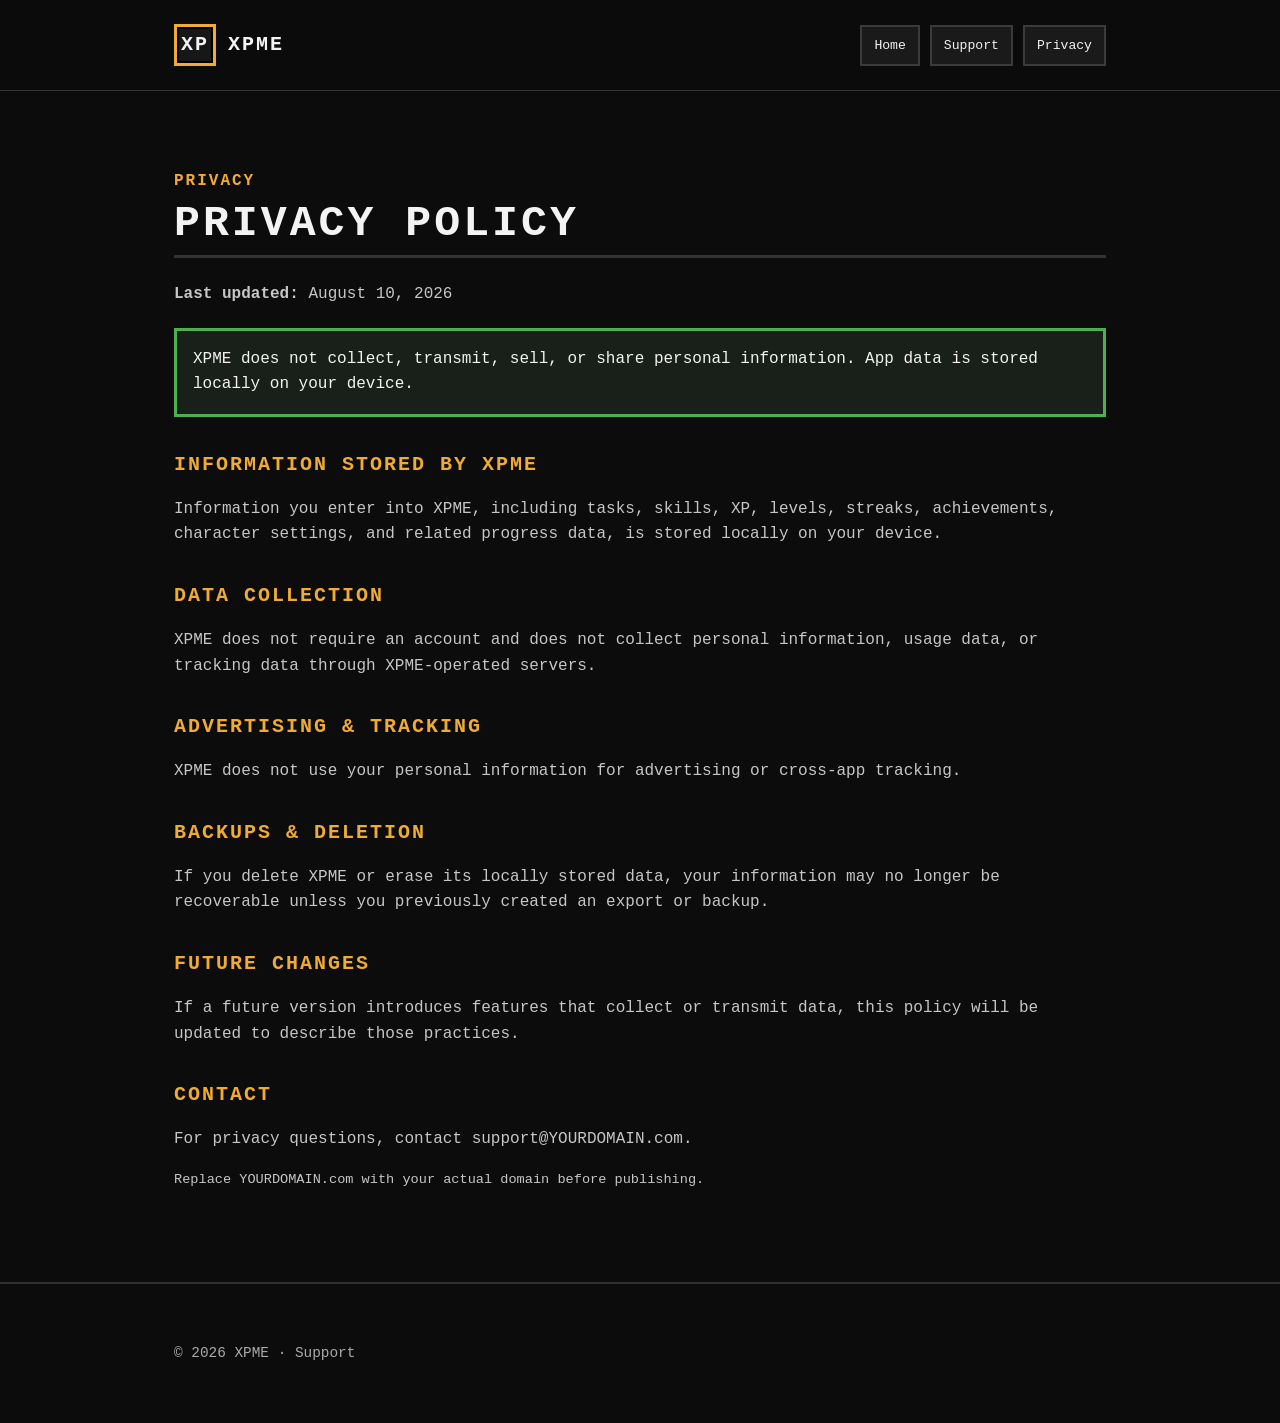
==== privacy.html @ de09ed0f "Add files via upload" ====
<!doctype html>
<html lang="en">
<head>
<meta charset="utf-8">
<meta name="viewport" content="width=device-width,initial-scale=1">
<title>XPME Privacy Policy</title>
<link rel="stylesheet" href="styles.css">
</head>
<body>
<header>
  <div class="wrap nav">
    <a class="brand" href="index.html"><span class="logo">XP</span> XPME</a>
    <nav class="navlinks">
      <a href="index.html">Home</a>
      <a href="support.html">Support</a>
      <a href="privacy.html">Privacy</a>
    </nav>
  </div>
</header>

<main class="section legal">
  <div class="wrap">
    <div class="kicker">PRIVACY</div>
    <h1>PRIVACY POLICY</h1>
    <div class="rule"></div>
    <p><strong>Last updated:</strong> August 10, 2026</p>

    <div class="notice">
      XPME does not collect, transmit, sell, or share personal information. App data is stored locally on your device.
    </div>

    <h2>INFORMATION STORED BY XPME</h2>
    <p>Information you enter into XPME, including tasks, skills, XP, levels, streaks, achievements, character settings, and related progress data, is stored locally on your device.</p>

    <h2>DATA COLLECTION</h2>
    <p>XPME does not require an account and does not collect personal information, usage data, or tracking data through XPME-operated servers.</p>

    <h2>ADVERTISING & TRACKING</h2>
    <p>XPME does not use your personal information for advertising or cross-app tracking.</p>

    <h2>BACKUPS & DELETION</h2>
    <p>If you delete XPME or erase its locally stored data, your information may no longer be recoverable unless you previously created an export or backup.</p>

    <h2>FUTURE CHANGES</h2>
    <p>If a future version introduces features that collect or transmit data, this policy will be updated to describe those practices.</p>

    <h2>CONTACT</h2>
    <p>For privacy questions, contact <a href="mailto:support@YOURDOMAIN.com">support@YOURDOMAIN.com</a>.</p>
    <p class="small">Replace YOURDOMAIN.com with your actual domain before publishing.</p>
  </div>
</main>

<footer>
  <div class="wrap">© 2026 XPME · <a href="support.html">Support</a></div>
</footer>
</body>
</html>
---- styles.css ----
:root{
  --bg:#0c0c0c;
  --panel:#1a1a1a;
  --panel2:#252525;
  --line:#dddddd;
  --muted:#9d9d9d;
  --gold:#f0ac32;
  --green:#4caf50;
  --red:#ef3e3e;
  --blue:#3da3ef;
}
*{box-sizing:border-box}
html{scroll-behavior:smooth}
body{
  margin:0;
  background:var(--bg);
  color:#f3f3f3;
  font-family: ui-monospace, SFMono-Regular, Menlo, Monaco, Consolas, "Liberation Mono", monospace;
  line-height:1.6;
}
a{color:inherit;text-decoration:none}
.wrap{max-width:980px;margin:0 auto;padding:24px}
header{
  position:sticky;top:0;z-index:10;
  background:rgba(12,12,12,.94);
  backdrop-filter: blur(8px);
  border-bottom:1px solid #333;
}
.nav{display:flex;align-items:center;justify-content:space-between;gap:18px}
.brand{
  display:flex;align-items:center;gap:12px;
  font-weight:900;letter-spacing:2px;font-size:1.25rem
}
.logo{
  width:42px;height:42px;border:3px solid var(--gold);
  display:grid;place-items:center;background:#171717;
  box-shadow:inset 0 0 0 2px #000;
}
.navlinks{display:flex;gap:10px;flex-wrap:wrap}
.navlinks a{
  border:2px solid #3b3b3b;background:#1a1a1a;
  padding:8px 12px;font-size:.82rem;
}
.navlinks a:hover{border-color:var(--gold);color:var(--gold)}
.hero{
  padding:76px 0 52px;
  border-bottom:2px solid #2c2c2c;
}
.kicker{color:var(--gold);letter-spacing:2px;font-weight:800}
h1{
  font-size:clamp(2.5rem,8vw,5.7rem);
  line-height:.95;margin:.2em 0 .25em;
  letter-spacing:3px;
}
.subtitle{font-size:clamp(1rem,2.8vw,1.4rem);color:#c7c7c7;max-width:700px}
.cta-row{display:flex;gap:12px;flex-wrap:wrap;margin-top:28px}
.btn{
  display:inline-block;padding:14px 18px;
  border:3px solid #e7e7e7;background:#202020;
  font-weight:800;
  box-shadow:4px 4px 0 #000;
}
.btn.primary{background:var(--gold);color:#111;border-color:#f7d17f}
.grid{
  display:grid;grid-template-columns:repeat(3,1fr);gap:16px;margin:34px 0 0;
}
.card{
  background:var(--panel);
  border:3px solid #d9d9d9;
  padding:18px;
  min-height:150px;
  box-shadow:4px 4px 0 #000;
}
.card .icon{
  width:48px;height:48px;border:3px solid var(--gold);
  background:#252525;display:grid;place-items:center;
  font-size:1.4rem;margin-bottom:14px
}
.card h3{margin:.2em 0 .35em;font-size:1rem;letter-spacing:1px}
.card p{margin:0;color:#bcbcbc;font-size:.92rem}
.section{padding:54px 0}
.section h2{font-size:2rem;letter-spacing:2px;margin:0 0 12px}
.rule{height:3px;background:#333;margin:0 0 24px}
.screen{
  border:3px solid #ddd;background:#171717;padding:22px;
}
.feature-list{display:grid;grid-template-columns:1fr 1fr;gap:12px}
.feature{
  border:2px solid #343434;background:#222;padding:14px;
}
.feature b{color:var(--gold)}
footer{border-top:2px solid #303030;padding:34px 0;color:#aaa;font-size:.9rem}
.legal h1{font-size:2.7rem}
.legal h2{font-size:1.25rem;color:var(--gold);margin-top:2rem}
.legal p,.legal li{color:#c6c6c6}
.notice{
  border:3px solid var(--green);background:#182019;padding:16px;margin:20px 0;
}
.contact{
  border:3px solid #ddd;background:#1b1b1b;padding:20px;
}
.small{color:#888;font-size:.85rem}
@media(max-width:760px){
  .grid{grid-template-columns:1fr}
  .feature-list{grid-template-columns:1fr}
  .nav{align-items:flex-start;flex-direction:column}
  .hero{padding-top:46px}
}
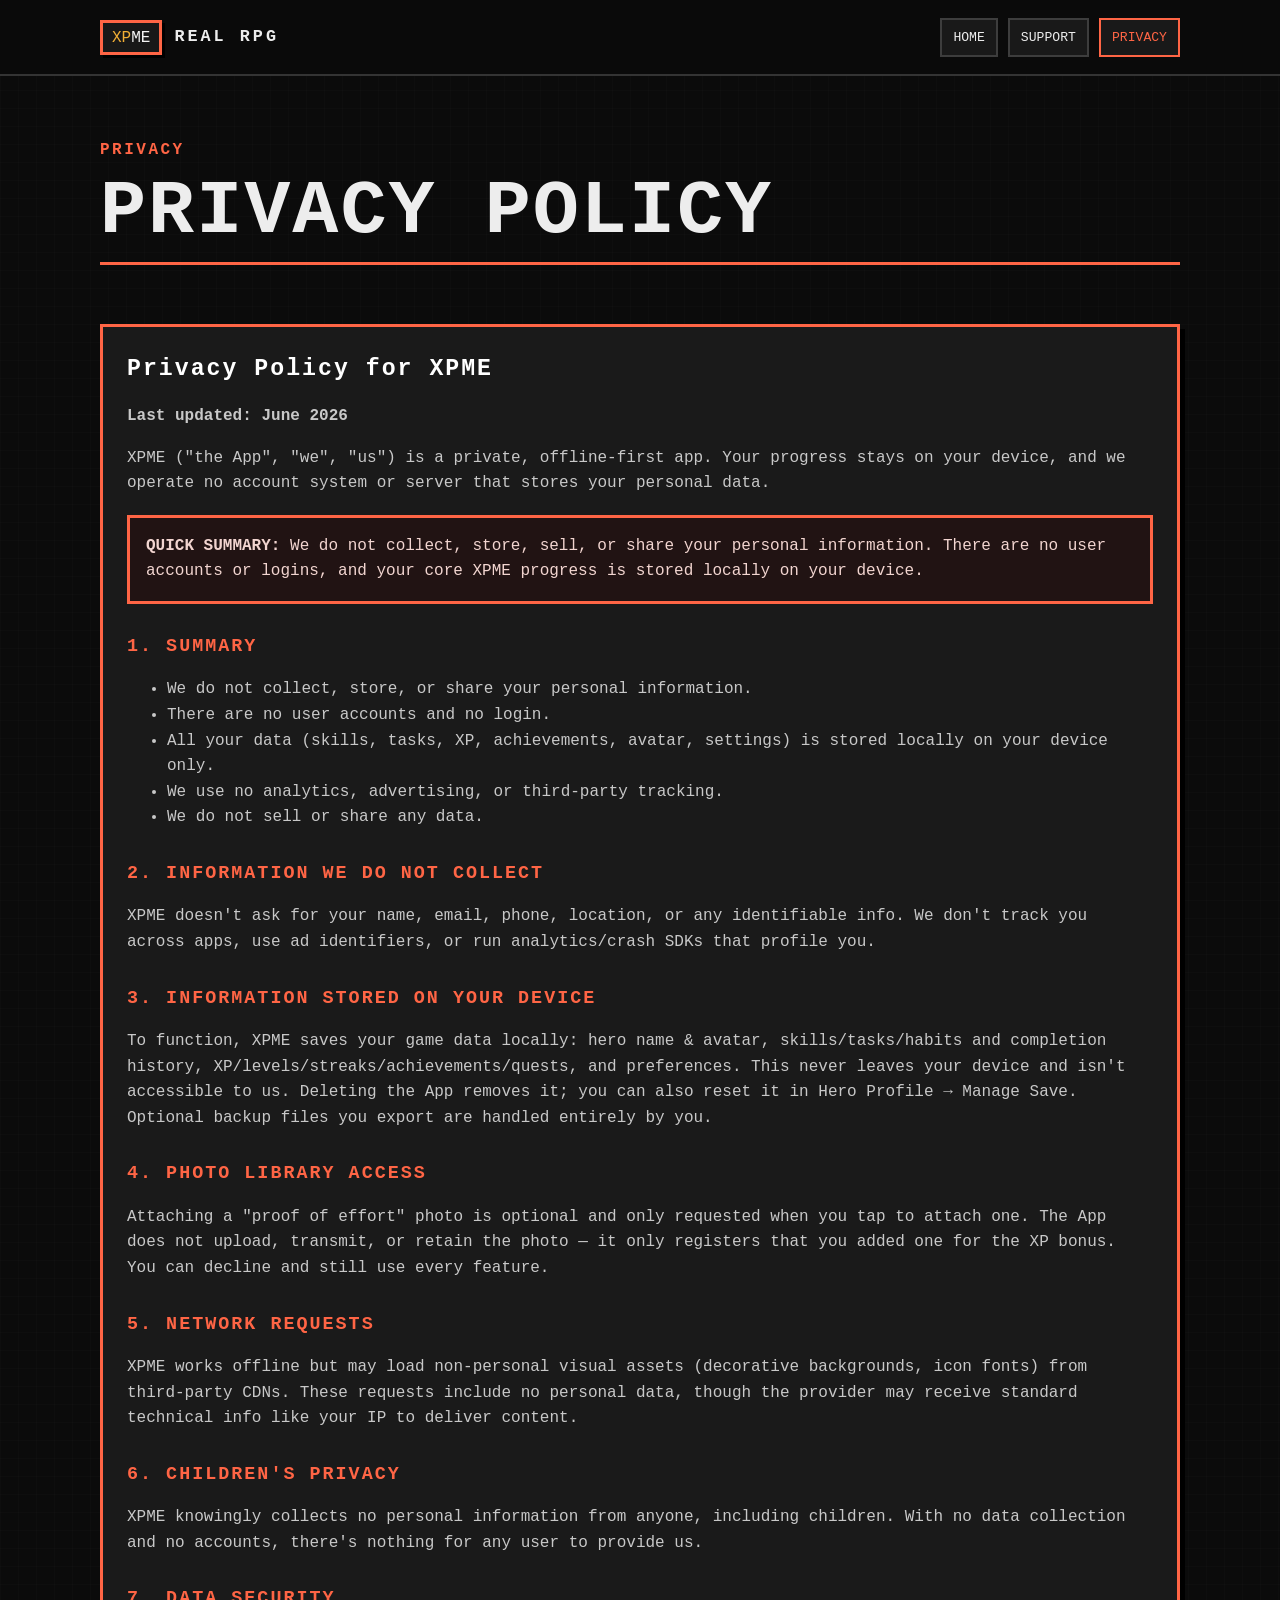
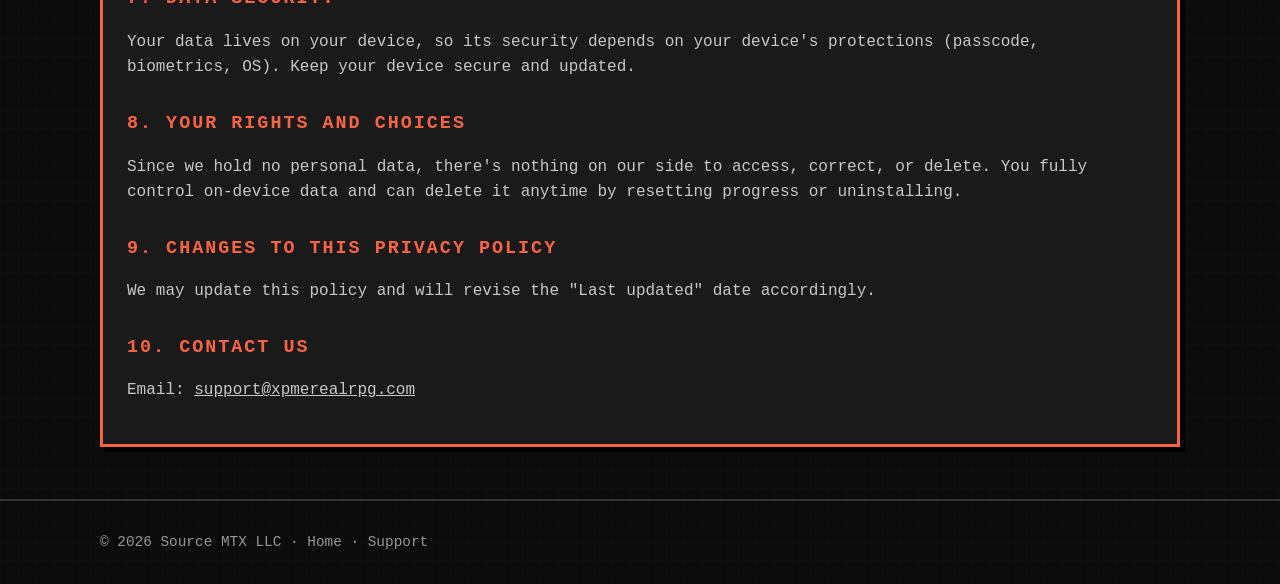
==== commit 3d4b1d9e: "Add files via upload" ====
--- a/privacy.html
+++ b/privacy.html
@@ -4,54 +4,85 @@
 <meta charset="utf-8">
 <meta name="viewport" content="width=device-width,initial-scale=1">
 <title>XPME Privacy Policy</title>
+<meta name="description" content="Privacy Policy for XPME. XPME is offline-first and stores core progress locally on the user's device.">
 <link rel="stylesheet" href="styles.css">
 </head>
-<body>
+<body class="privacy">
 <header>
   <div class="wrap nav">
-    <a class="brand" href="index.html"><span class="logo">XP</span> XPME</a>
+    <a class="brand" href="index.html">
+      <span class="logo-mark"><span class="xp">XP</span><span class="me">ME</span></span>
+      <span class="logo-word">REAL RPG</span>
+    </a>
     <nav class="navlinks">
-      <a href="index.html">Home</a>
-      <a href="support.html">Support</a>
-      <a href="privacy.html">Privacy</a>
+      <a href="index.html">HOME</a>
+      <a href="support.html">SUPPORT</a>
+      <a class="active" href="privacy.html">PRIVACY</a>
     </nav>
   </div>
 </header>
 
-<main class="section legal">
-  <div class="wrap">
-    <div class="kicker">PRIVACY</div>
-    <h1>PRIVACY POLICY</h1>
-    <div class="rule"></div>
-    <p><strong>Last updated:</strong> August 10, 2026</p>
+<main>
+  <section class="page-head">
+    <div class="wrap">
+      <div class="eyebrow">PRIVACY</div>
+      <h1>PRIVACY POLICY</h1>
+      <div class="section-rule"></div>
+    </div>
+  </section>
 
-    <div class="notice">
-      XPME does not collect, transmit, sell, or share personal information. App data is stored locally on your device.
+  <section class="section" style="padding-top:10px">
+    <div class="wrap">
+      <article class="legal-card">
+        <h2 style="margin-top:0;color:#fff;font-size:1.45rem">Privacy Policy for XPME</h2>
+        <p><strong>Last updated: June 2026</strong></p>
+
+        <p>XPME ("the App", "we", "us") is a private, offline-first app. Your progress stays on your device, and we operate no account system or server that stores your personal data.</p>
+
+        <div class="notice"><strong>QUICK SUMMARY:</strong> We do not collect, store, sell, or share your personal information. There are no user accounts or logins, and your core XPME progress is stored locally on your device.</div>
+
+        <h2>1. SUMMARY</h2>
+        <ul>
+          <li>We do not collect, store, or share your personal information.</li>
+          <li>There are no user accounts and no login.</li>
+          <li>All your data (skills, tasks, XP, achievements, avatar, settings) is stored locally on your device only.</li>
+          <li>We use no analytics, advertising, or third-party tracking.</li>
+          <li>We do not sell or share any data.</li>
+        </ul>
+
+        <h2>2. INFORMATION WE DO NOT COLLECT</h2>
+        <p>XPME doesn't ask for your name, email, phone, location, or any identifiable info. We don't track you across apps, use ad identifiers, or run analytics/crash SDKs that profile you.</p>
+
+        <h2>3. INFORMATION STORED ON YOUR DEVICE</h2>
+        <p>To function, XPME saves your game data locally: hero name &amp; avatar, skills/tasks/habits and completion history, XP/levels/streaks/achievements/quests, and preferences. This never leaves your device and isn't accessible to us. Deleting the App removes it; you can also reset it in Hero Profile → Manage Save. Optional backup files you export are handled entirely by you.</p>
+
+        <h2>4. PHOTO LIBRARY ACCESS</h2>
+        <p>Attaching a "proof of effort" photo is optional and only requested when you tap to attach one. The App does not upload, transmit, or retain the photo — it only registers that you added one for the XP bonus. You can decline and still use every feature.</p>
+
+        <h2>5. NETWORK REQUESTS</h2>
+        <p>XPME works offline but may load non-personal visual assets (decorative backgrounds, icon fonts) from third-party CDNs. These requests include no personal data, though the provider may receive standard technical info like your IP to deliver content.</p>
+
+        <h2>6. CHILDREN'S PRIVACY</h2>
+        <p>XPME knowingly collects no personal information from anyone, including children. With no data collection and no accounts, there's nothing for any user to provide us.</p>
+
+        <h2>7. DATA SECURITY</h2>
+        <p>Your data lives on your device, so its security depends on your device's protections (passcode, biometrics, OS). Keep your device secure and updated.</p>
+
+        <h2>8. YOUR RIGHTS AND CHOICES</h2>
+        <p>Since we hold no personal data, there's nothing on our side to access, correct, or delete. You fully control on-device data and can delete it anytime by resetting progress or uninstalling.</p>
+
+        <h2>9. CHANGES TO THIS PRIVACY POLICY</h2>
+        <p>We may update this policy and will revise the "Last updated" date accordingly.</p>
+
+        <h2>10. CONTACT US</h2>
+        <p>Email: <a href="mailto:support@xpmerealrpg.com">support@xpmerealrpg.com</a></p>
+      </article>
     </div>
-
-    <h2>INFORMATION STORED BY XPME</h2>
-    <p>Information you enter into XPME, including tasks, skills, XP, levels, streaks, achievements, character settings, and related progress data, is stored locally on your device.</p>
-
-    <h2>DATA COLLECTION</h2>
-    <p>XPME does not require an account and does not collect personal information, usage data, or tracking data through XPME-operated servers.</p>
-
-    <h2>ADVERTISING & TRACKING</h2>
-    <p>XPME does not use your personal information for advertising or cross-app tracking.</p>
-
-    <h2>BACKUPS & DELETION</h2>
-    <p>If you delete XPME or erase its locally stored data, your information may no longer be recoverable unless you previously created an export or backup.</p>
-
-    <h2>FUTURE CHANGES</h2>
-    <p>If a future version introduces features that collect or transmit data, this policy will be updated to describe those practices.</p>
-
-    <h2>CONTACT</h2>
-    <p>For privacy questions, contact <a href="mailto:support@YOURDOMAIN.com">support@YOURDOMAIN.com</a>.</p>
-    <p class="small">Replace YOURDOMAIN.com with your actual domain before publishing.</p>
-  </div>
+  </section>
 </main>
 
 <footer>
-  <div class="wrap">© 2026 XPME · <a href="support.html">Support</a></div>
+  <div class="wrap">© 2026 Source MTX LLC · <a href="index.html">Home</a> · <a href="support.html">Support</a></div>
 </footer>
 </body>
-</html>+</html>
--- a/styles.css
+++ b/styles.css
@@ -1,109 +1,159 @@
 
 :root{
-  --bg:#0c0c0c;
+  --bg:#0b0b0b;
   --panel:#1a1a1a;
-  --panel2:#252525;
-  --line:#dddddd;
-  --muted:#9d9d9d;
-  --gold:#f0ac32;
-  --green:#4caf50;
-  --red:#ef3e3e;
-  --blue:#3da3ef;
+  --panel2:#242424;
+  --white:#ededed;
+  --muted:#a7a7a7;
+  --gold:#f0ae35;
+  --blue:#2ebed4;
+  --red:#ff6545;
+  --green:#4cb553;
+  --line:#343434;
+  --accent:var(--gold);
 }
+
 *{box-sizing:border-box}
 html{scroll-behavior:smooth}
 body{
   margin:0;
-  background:var(--bg);
-  color:#f3f3f3;
+  color:var(--white);
+  background:
+    linear-gradient(rgba(255,255,255,.012) 1px, transparent 1px),
+    linear-gradient(90deg, rgba(255,255,255,.012) 1px, transparent 1px),
+    var(--bg);
+  background-size:18px 18px;
   font-family: ui-monospace, SFMono-Regular, Menlo, Monaco, Consolas, "Liberation Mono", monospace;
   line-height:1.6;
 }
-a{color:inherit;text-decoration:none}
-.wrap{max-width:980px;margin:0 auto;padding:24px}
+body.support{--accent:var(--blue)}
+body.privacy{--accent:var(--red)}
+a{color:inherit}
+.wrap{width:min(1080px, calc(100% - 36px));margin:auto}
+
 header{
-  position:sticky;top:0;z-index:10;
-  background:rgba(12,12,12,.94);
-  backdrop-filter: blur(8px);
-  border-bottom:1px solid #333;
+  position:sticky;top:0;z-index:20;
+  background:rgba(11,11,11,.94);
+  backdrop-filter:blur(10px);
+  border-bottom:2px solid var(--line);
 }
-.nav{display:flex;align-items:center;justify-content:space-between;gap:18px}
-.brand{
-  display:flex;align-items:center;gap:12px;
-  font-weight:900;letter-spacing:2px;font-size:1.25rem
+.nav{min-height:74px;display:flex;align-items:center;justify-content:space-between;gap:20px}
+.brand{display:flex;align-items:center;gap:12px;text-decoration:none}
+.logo-mark{
+  border:3px solid var(--accent);
+  background:#181818;
+  padding:7px 9px 6px;
+  box-shadow:3px 3px 0 #000;
+  line-height:1;
 }
-.logo{
-  width:42px;height:42px;border:3px solid var(--gold);
-  display:grid;place-items:center;background:#171717;
-  box-shadow:inset 0 0 0 2px #000;
-}
+.logo-mark .xp{color:var(--gold)}
+.logo-mark .me{color:#f4f4f4}
+.logo-word{font-weight:900;letter-spacing:3px;font-size:1.05rem}
 .navlinks{display:flex;gap:10px;flex-wrap:wrap}
 .navlinks a{
-  border:2px solid #3b3b3b;background:#1a1a1a;
-  padding:8px 12px;font-size:.82rem;
+  text-decoration:none;
+  border:2px solid #3d3d3d;
+  padding:7px 11px;
+  background:#191919;
+  font-size:.82rem;
 }
-.navlinks a:hover{border-color:var(--gold);color:var(--gold)}
-.hero{
-  padding:76px 0 52px;
-  border-bottom:2px solid #2c2c2c;
+.navlinks a:hover,.navlinks a.active{border-color:var(--accent);color:var(--accent)}
+
+.hero{padding:76px 0 48px}
+.hero-grid{
+  display:grid;grid-template-columns:1.25fr .75fr;gap:34px;align-items:center
 }
-.kicker{color:var(--gold);letter-spacing:2px;font-weight:800}
+.eyebrow{color:var(--accent);font-weight:800;letter-spacing:2.5px}
+h1,h2,h3{font-weight:900;letter-spacing:2px}
 h1{
-  font-size:clamp(2.5rem,8vw,5.7rem);
-  line-height:.95;margin:.2em 0 .25em;
-  letter-spacing:3px;
+  font-size:clamp(3rem,8vw,6.7rem);
+  line-height:.92;margin:.18em 0;
 }
-.subtitle{font-size:clamp(1rem,2.8vw,1.4rem);color:#c7c7c7;max-width:700px}
-.cta-row{display:flex;gap:12px;flex-wrap:wrap;margin-top:28px}
+h2{font-size:clamp(1.65rem,4vw,2.4rem);margin:0 0 12px}
+h3{font-size:1rem;margin:0 0 8px}
+.lead{color:#c2c2c2;font-size:clamp(1rem,2vw,1.25rem);max-width:730px}
+.btnrow{display:flex;gap:12px;flex-wrap:wrap;margin-top:26px}
 .btn{
-  display:inline-block;padding:14px 18px;
-  border:3px solid #e7e7e7;background:#202020;
-  font-weight:800;
+  display:inline-block;text-decoration:none;font-weight:900;
+  border:3px solid #eee;background:#202020;padding:13px 17px;
   box-shadow:4px 4px 0 #000;
 }
-.btn.primary{background:var(--gold);color:#111;border-color:#f7d17f}
-.grid{
-  display:grid;grid-template-columns:repeat(3,1fr);gap:16px;margin:34px 0 0;
+.btn.primary{background:var(--accent);color:#111;border-color:#fff}
+.btn:hover{transform:translate(-1px,-1px);box-shadow:6px 6px 0 #000}
+
+.hero-card,.panel,.feature,.legal-card,.support-card{
+  background:var(--panel);
+  border:3px solid var(--accent);
+  box-shadow:5px 5px 0 #000;
 }
-.card{
-  background:var(--panel);
-  border:3px solid #d9d9d9;
-  padding:18px;
-  min-height:150px;
-  box-shadow:4px 4px 0 #000;
+.hero-card{padding:22px}
+.avatar-row{display:flex;gap:18px;align-items:center}
+.avatar{
+  width:104px;height:104px;object-fit:cover;
+  border:3px solid var(--gold);image-rendering:pixelated;background:#222;
 }
-.card .icon{
-  width:48px;height:48px;border:3px solid var(--gold);
-  background:#252525;display:grid;place-items:center;
-  font-size:1.4rem;margin-bottom:14px
+.level-badge{
+  display:inline-block;background:var(--gold);color:#111;
+  padding:4px 10px;font-weight:900;margin-top:5px;
 }
-.card h3{margin:.2em 0 .35em;font-size:1rem;letter-spacing:1px}
-.card p{margin:0;color:#bcbcbc;font-size:.92rem}
-.section{padding:54px 0}
-.section h2{font-size:2rem;letter-spacing:2px;margin:0 0 12px}
-.rule{height:3px;background:#333;margin:0 0 24px}
-.screen{
-  border:3px solid #ddd;background:#171717;padding:22px;
+.xpbar{height:17px;background:#292929;border:2px solid #3b3b3b;margin-top:18px}
+.xpbar span{display:block;width:42%;height:100%;background:var(--gold)}
+
+.stat-grid{display:grid;grid-template-columns:repeat(3,1fr);gap:10px;margin-top:12px}
+.stat{background:#232323;border:2px solid #333;text-align:center;padding:12px 6px}
+.stat b{display:block;color:var(--accent);font-size:1.3rem}
+
+.section{padding:52px 0}
+.section-rule{height:3px;background:var(--line);margin:0 0 25px}
+.features{display:grid;grid-template-columns:repeat(3,1fr);gap:16px}
+.feature{padding:18px;border-color:#d9d9d9}
+.feature:nth-child(1){border-color:var(--red)}
+.feature:nth-child(2){border-color:var(--blue)}
+.feature:nth-child(3){border-color:var(--gold)}
+.feature:nth-child(4){border-color:var(--green)}
+.feature .tag{color:var(--accent);font-size:.8rem;letter-spacing:1px}
+.feature p{color:#bdbdbd;margin:0}
+
+.preview-grid{display:grid;grid-template-columns:1fr 1fr;gap:18px}
+.phone-shot{
+  background:#111;border:3px solid #ddd;padding:10px;box-shadow:5px 5px 0 #000;
 }
-.feature-list{display:grid;grid-template-columns:1fr 1fr;gap:12px}
-.feature{
-  border:2px solid #343434;background:#222;padding:14px;
+.phone-shot img{width:100%;display:block}
+
+.page-head{padding:62px 0 24px}
+.page-head h1{font-size:clamp(2.4rem,7vw,4.8rem)}
+.page-head .section-rule{background:var(--accent)}
+.support-card,.legal-card{padding:24px}
+.support-card{border-color:var(--blue)}
+.legal-card{border-color:var(--red)}
+.support-card strong,.legal-card h2{color:var(--accent)}
+.legal-card h2{font-size:1.15rem;margin-top:28px}
+.legal-card p,.legal-card li{color:#c8c8c8}
+.notice{
+  border:3px solid var(--red);background:#211313;padding:16px;margin:18px 0 25px;
+  color:#f2d5d0;
 }
-.feature b{color:var(--gold)}
-footer{border-top:2px solid #303030;padding:34px 0;color:#aaa;font-size:.9rem}
-.legal h1{font-size:2.7rem}
-.legal h2{font-size:1.25rem;color:var(--gold);margin-top:2rem}
-.legal p,.legal li{color:#c6c6c6}
-.notice{
-  border:3px solid var(--green);background:#182019;padding:16px;margin:20px 0;
+.email-box{
+  display:inline-block;margin-top:8px;padding:12px 14px;
+  border:2px solid var(--blue);background:#102126;color:#dffaff;
+  text-decoration:none;font-weight:900;
 }
-.contact{
-  border:3px solid #ddd;background:#1b1b1b;padding:20px;
+.mini-hero{
+  margin-top:20px;display:flex;align-items:center;gap:15px;
+  border:2px solid #383838;background:#202020;padding:14px;
 }
-.small{color:#888;font-size:.85rem}
-@media(max-width:760px){
-  .grid{grid-template-columns:1fr}
-  .feature-list{grid-template-columns:1fr}
-  .nav{align-items:flex-start;flex-direction:column}
-  .hero{padding-top:46px}
+.mini-hero img{width:72px;height:72px;object-fit:cover;image-rendering:pixelated;border:2px solid var(--gold)}
+.small{color:#929292;font-size:.88rem}
+footer{border-top:2px solid #333;padding:30px 0;color:#979797;font-size:.9rem}
+footer a{text-decoration:none}
+footer a:hover{color:var(--accent)}
+
+@media(max-width:820px){
+  .hero-grid,.preview-grid{grid-template-columns:1fr}
+  .features{grid-template-columns:1fr}
 }
+@media(max-width:620px){
+  .nav{align-items:flex-start;flex-direction:column;padding:14px 0}
+  .hero{padding-top:44px}
+  .stat-grid{grid-template-columns:1fr}
+}
